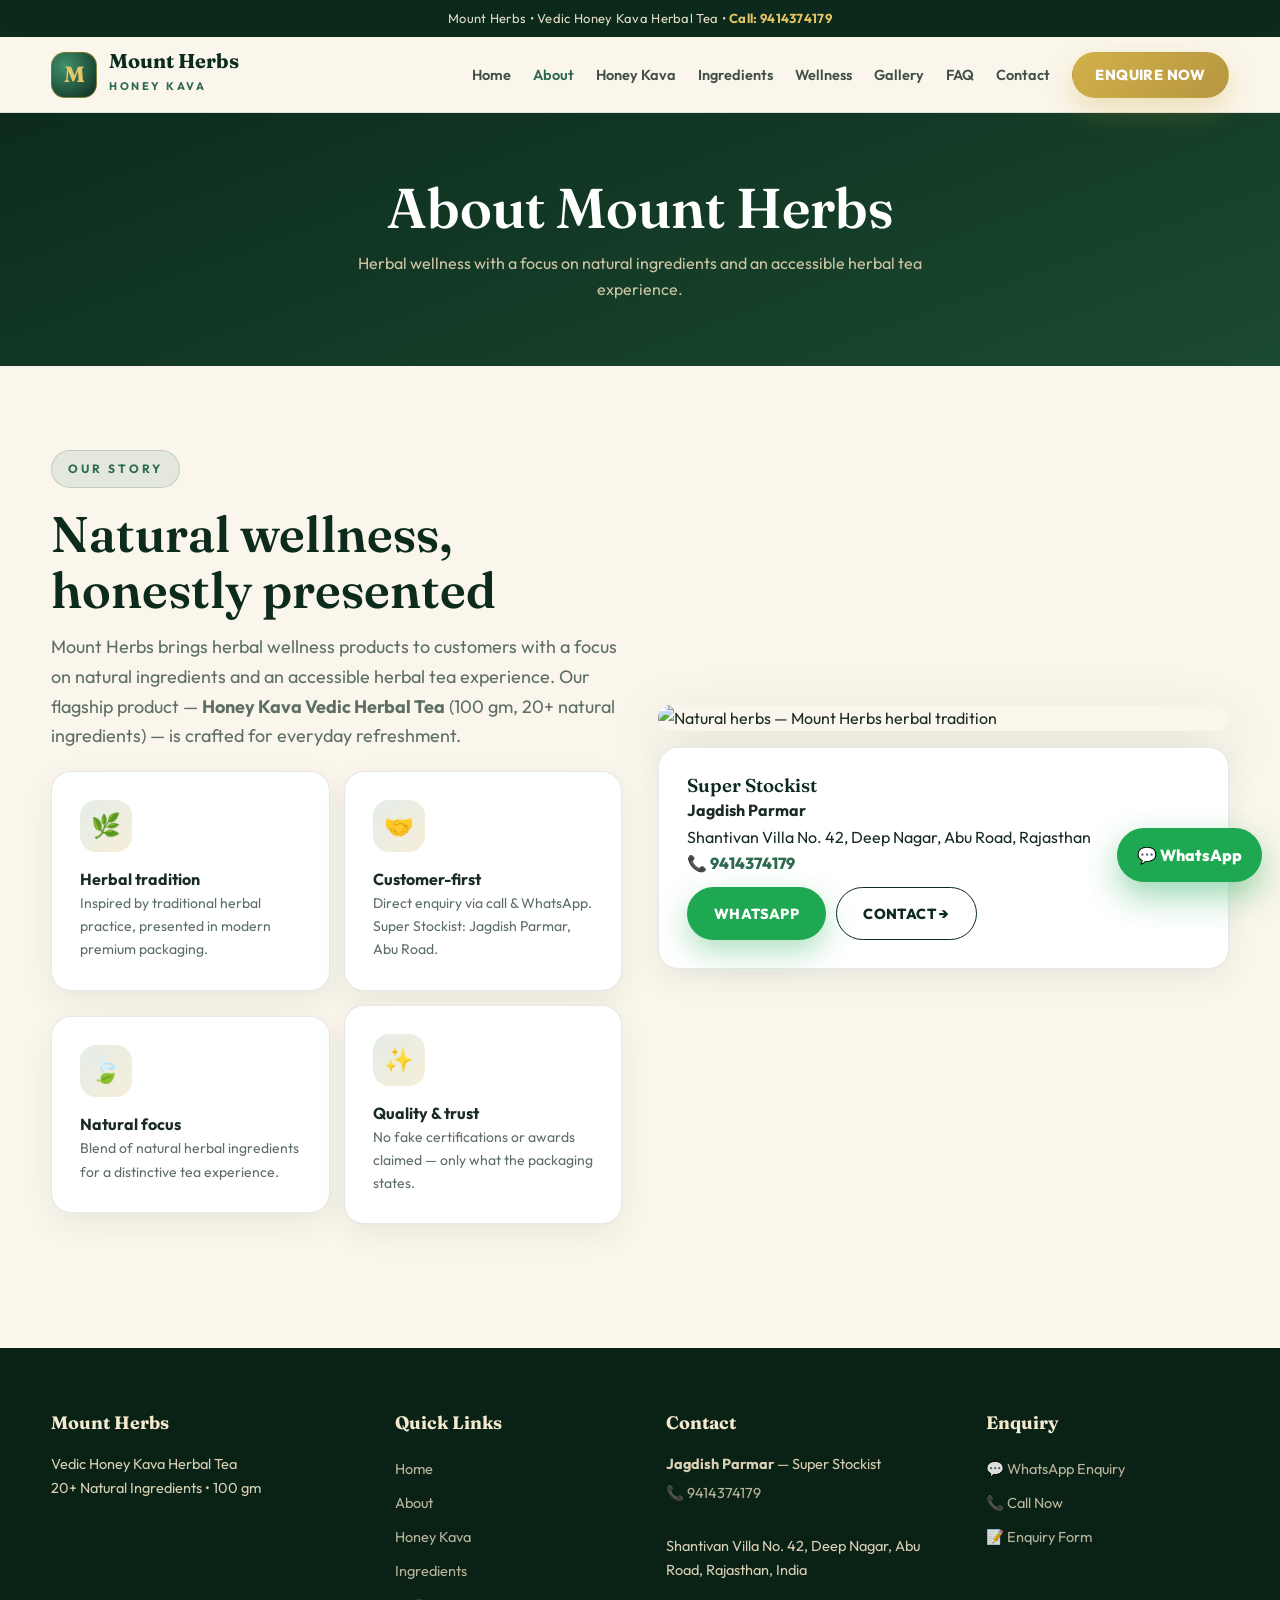
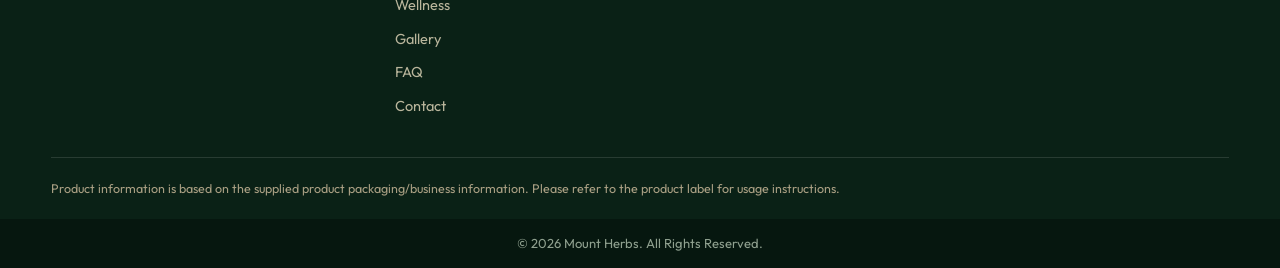
==== about.html @ 667db08d "Premium multipage website for Mount Herbs Honey Kava herbal tea" ====
<!DOCTYPE html><html lang="en"><head><meta charset="UTF-8"><meta name="viewport" content="width=device-width, initial-scale=1.0">
<title>About Mount Herbs | Honey Kava Herbal Tea Abu Road</title><meta name="description" content="About Mount Herbs — herbal wellness products with focus on natural ingredients. Honey Kava Vedic Herbal Tea, Abu Road Rajasthan. Super Stockist Jagdish Parmar 9414374179.">
<link href="https://fonts.googleapis.com/css2?family=Fraunces:opsz,wght@9..144,500;9..144,600;9..144,700&family=Outfit:wght@400;600;700;800&display=swap" rel="stylesheet"><link rel="stylesheet" href="css/style.css"><link rel="icon" href="assets/product.svg"></head><body>
<div class="topbar">Mount Herbs • Vedic Honey Kava Herbal Tea • <a href="tel:9414374179">Call: 9414374179</a></div>
<header class="site"><div class="container nav"><a class="brand" href="index.html"><span class="brand-mark">M</span><span><b>Mount Herbs</b><small>HONEY KAVA</small></span></a>
<nav class="links"><a href="index.html">Home</a><a href="about.html" class="active">About</a><a href="product.html">Honey Kava</a><a href="ingredients.html">Ingredients</a><a href="wellness.html">Wellness</a><a href="gallery.html">Gallery</a><a href="faq.html">FAQ</a><a href="contact.html">Contact</a><a class="btn btn-gold" style="padding:10px 22px" href="enquiry.html">ENQUIRE NOW</a></nav><button class="hamburger" id="hamburger" aria-label="Open menu">☰</button></div></header>
<div class="mmenu" id="mmenu"><div class="mmenu-inner"><div class="mmenu-top"><b style="font-family:var(--font-d);font-size:19px">Mount Herbs</b><button id="mclose" style="background:#fff;border:0;width:40px;height:40px;border-radius:10px;font-size:18px;cursor:pointer">✕</button></div>
<a class="mlink" href="index.html">Home</a><a class="mlink" href="about.html">About</a><a class="mlink" href="product.html">Honey Kava</a><a class="mlink" href="ingredients.html">Ingredients</a><a class="mlink" href="wellness.html">Wellness</a><a class="mlink" href="how-to-use.html">How to Use</a><a class="mlink" href="gallery.html">Gallery</a><a class="mlink" href="faq.html">FAQ</a><a class="mlink" href="contact.html">Contact</a><a class="btn btn-gold" href="enquiry.html">ENQUIRE NOW</a><a class="btn btn-wa" data-wa href="#">WHATSAPP ENQUIRY</a></div></div>
<div class="page-hero"><div class="container"><h1>About Mount Herbs</h1><p>Herbal wellness with a focus on natural ingredients and an accessible herbal tea experience.</p></div></div>
<section><div class="container grid2">
<div class="reveal"><span class="eyebrow">Our story</span><h2>Natural wellness, honestly presented</h2>
<p class="lead">Mount Herbs brings herbal wellness products to customers with a focus on natural ingredients and an accessible herbal tea experience. Our flagship product — <b>Honey Kava Vedic Herbal Tea</b> (100 gm, 20+ natural ingredients) — is crafted for everyday refreshment.</p>
<div class="grid2" style="gap:14px;margin-top:20px">
<div class="card"><div class="icon">🌿</div><b>Herbal tradition</b><p style="font-size:14px;color:var(--muted)">Inspired by traditional herbal practice, presented in modern premium packaging.</p></div>
<div class="card"><div class="icon">🤝</div><b>Customer-first</b><p style="font-size:14px;color:var(--muted)">Direct enquiry via call &amp; WhatsApp. Super Stockist: Jagdish Parmar, Abu Road.</p></div>
<div class="card"><div class="icon">🍃</div><b>Natural focus</b><p style="font-size:14px;color:var(--muted)">Blend of natural herbal ingredients for a distinctive tea experience.</p></div>
<div class="card"><div class="icon">✨</div><b>Quality &amp; trust</b><p style="font-size:14px;color:var(--muted)">No fake certifications or awards claimed — only what the packaging states.</p></div>
</div></div>
<div class="reveal"><div class="split-img"><img loading="lazy" src="https://images.unsplash.com/photo-1466692476868-aef1dfb1e735?q=80&w=900&auto=format&fit=crop" alt="Natural herbs — Mount Herbs herbal tradition"></div>
<div class="card" style="margin-top:16px"><h3>Super Stockist</h3><p><b>Jagdish Parmar</b><br>Shantivan Villa No. 42, Deep Nagar, Abu Road, Rajasthan<br><a href="tel:9414374179" style="color:var(--leaf);font-weight:800">📞 9414374179</a></p><div style="display:flex;gap:10px;flex-wrap:wrap;margin-top:10px"><a class="btn btn-wa" data-wa href="#">WHATSAPP</a><a class="btn btn-outline" href="contact.html">CONTACT →</a></div></div></div>
</div></section>
<footer><div class="container fgrid"><div><h4>Mount Herbs</h4><p style="font-size:14.5px">Vedic Honey Kava Herbal Tea<br>20+ Natural Ingredients • 100 gm</p></div><div><h4>Quick Links</h4><a href="index.html">Home</a><a href="about.html">About</a><a href="product.html">Honey Kava</a><a href="ingredients.html">Ingredients</a><a href="wellness.html">Wellness</a><a href="gallery.html">Gallery</a><a href="faq.html">FAQ</a><a href="contact.html">Contact</a></div><div><h4>Contact</h4><p style="font-size:14.5px"><b>Jagdish Parmar</b> — Super Stockist<br><a href="tel:9414374179">📞 9414374179</a><br>Shantivan Villa No. 42, Deep Nagar, Abu Road, Rajasthan, India</p></div><div><h4>Enquiry</h4><a data-wa href="#">💬 WhatsApp Enquiry</a><a href="tel:9414374179">📞 Call Now</a><a href="enquiry.html">📝 Enquiry Form</a></div></div><div class="container disclaimer">Product information is based on the supplied product packaging/business information. Please refer to the product label for usage instructions.</div><div class="copy">© <span data-year>2026</span> Mount Herbs. All Rights Reserved.</div></footer>
<a class="wa-float" data-wa href="#">💬 WhatsApp</a><a class="sticky-mobile-cta" data-wa href="#">WHATSAPP ENQUIRY</a><button id="toTop" aria-label="Back to top">↑</button><script src="js/main.js"></script></body></html>
---- css/style.css ----
:root{
  --deep:#0c2b1d; --deep2:#102f22; --leaf:#2d6a4f; --leaf2:#40916c;
  --cream:#faf6ec; --cream2:#f3ecda; --gold:#c9a227; --gold2:#e9c767;
  --ink:#1a2b23; --muted:#5d6f64; --card:#ffffff; --line:rgba(12,43,29,.1);
  --shadow:0 20px 60px rgba(12,43,29,.14); --radius:20px;
  --font-d:'Fraunces',Georgia,serif; --font-b:'Outfit',system-ui,sans-serif;
}
*{margin:0;padding:0;box-sizing:border-box}
html{scroll-behavior:smooth}
body{font-family:var(--font-b);background:var(--cream);color:var(--ink);line-height:1.65;overflow-x:hidden}
img{max-width:100%;height:auto;display:block}
a{text-decoration:none;color:inherit}
.container{width:min(1200px,92%);margin:0 auto}
section{padding:84px 0}
.eyebrow{display:inline-flex;align-items:center;gap:10px;font-size:12px;letter-spacing:3px;text-transform:uppercase;color:var(--leaf);font-weight:700;background:rgba(45,106,79,.1);border:1px solid rgba(45,106,79,.2);padding:8px 16px;border-radius:100px;margin-bottom:18px}
h1,h2,h3{font-family:var(--font-d);line-height:1.12;color:var(--deep);font-weight:600}
h2{font-size:clamp(30px,4.4vw,50px);margin-bottom:14px}
.lead{color:var(--muted);font-size:clamp(15px,1.6vw,18px);max-width:640px}
.center{text-align:center}.center .lead{margin:0 auto}
/* header */
.topbar{background:var(--deep);color:#e8dfc7;font-size:13px;padding:8px 0;text-align:center;letter-spacing:.3px}
.topbar a{color:var(--gold2);font-weight:700}
header.site{position:sticky;top:0;z-index:60;background:rgba(250,246,236,.92);backdrop-filter:blur(14px);border-bottom:1px solid var(--line)}
.nav{display:flex;align-items:center;justify-content:space-between;padding:14px 0;gap:16px}
.brand{display:flex;align-items:center;gap:12px}
.brand-mark{width:46px;height:46px;border-radius:14px;background:radial-gradient(circle at 30% 30%,#40916c,#0c2b1d);display:grid;place-items:center;color:var(--gold2);font-family:var(--font-d);font-size:22px;font-weight:700;border:1px solid rgba(201,162,39,.5)}
.brand b{font-family:var(--font-d);font-size:20px;color:var(--deep);display:block;line-height:1}
.brand small{font-size:11px;letter-spacing:2.5px;color:var(--leaf);font-weight:700}
.links{display:flex;gap:22px;align-items:center;font-size:14.5px;font-weight:600}
.links a{opacity:.82;transition:.2s}.links a:hover,.links a.active{color:var(--leaf);opacity:1}
.btn{display:inline-flex;align-items:center;justify-content:center;gap:10px;padding:14px 26px;border-radius:100px;font-weight:800;font-size:14.5px;letter-spacing:.4px;border:1px solid transparent;cursor:pointer;transition:.25s}
.btn-gold{background:linear-gradient(135deg,var(--gold),#a8821c);color:#fff;box-shadow:0 12px 30px rgba(201,162,39,.35)}
.btn-gold:hover{transform:translateY(-2px)}
.btn-green{background:var(--deep);color:#fff}.btn-green:hover{background:var(--leaf)}
.btn-outline{border-color:var(--deep);color:var(--deep);background:transparent}.btn-outline:hover{background:var(--deep);color:#fff}
.btn-wa{background:#1da851;color:#fff;box-shadow:0 12px 30px rgba(29,168,81,.35)}
.hamburger{display:none;background:var(--deep);color:#fff;border:0;width:46px;height:46px;border-radius:12px;font-size:22px;cursor:pointer}
/* mobile top-drop menu */
.mmenu{position:fixed;top:0;left:0;right:0;z-index:70;background:var(--deep);color:#fff;border-radius:0 0 26px 26px;transform:translateY(-110%);transition:transform .38s cubic-bezier(.2,.9,.25,1);box-shadow:0 30px 60px rgba(0,0,0,.3);max-height:62vh;overflow:auto}
.mmenu.open{transform:translateY(0)}
.mmenu-inner{padding:20px 5% 28px}
.mmenu-top{display:flex;justify-content:space-between;align-items:center;margin-bottom:10px}
.mmenu a.mlink{display:block;padding:13px 6px;border-bottom:1px solid rgba(255,255,255,.1);font-weight:700;font-size:16px}
.mmenu .btn{width:100%;margin-top:14px}
/* hero */
.hero{position:relative;overflow:hidden;background:radial-gradient(900px 500px at 85% 10%,rgba(201,162,39,.18),transparent),radial-gradient(700px 500px at 8% 20%,rgba(64,145,108,.18),transparent),linear-gradient(180deg,#faf6ec,#f1e8d2);padding:56px 0 70px}
.hero-grid{display:grid;grid-template-columns:1.05fr .95fr;gap:40px;align-items:center}
.hero h1{font-size:clamp(44px,7vw,84px);letter-spacing:1px}
.hero h1 span{color:var(--leaf);font-style:italic}
.hero-sub{font-size:clamp(16px,2vw,21px);color:var(--deep);font-weight:600;margin:14px 0 10px}
.badges{display:flex;flex-wrap:wrap;gap:10px;margin:20px 0}
.badge{background:#fff;border:1px solid var(--line);border-radius:100px;padding:9px 16px;font-size:13.5px;font-weight:700;box-shadow:0 6px 18px rgba(12,43,29,.08)}
.badge.gold{background:linear-gradient(135deg,#fff8e1,#f5e3a8);border-color:rgba(201,162,39,.45)}
.hero-cta{display:flex;gap:12px;flex-wrap:wrap;margin-top:8px}
.trust{display:flex;gap:22px;margin-top:26px;flex-wrap:wrap;font-size:13.5px;color:var(--muted)}
.trust b{color:var(--deep)}
.product-stage{position:relative;display:grid;place-items:center;padding:20px}
.glow{position:absolute;width:min(440px,80%);aspect-ratio:1;background:radial-gradient(circle,rgba(233,199,103,.55),rgba(64,145,108,.25) 55%,transparent 70%);filter:blur(6px);animation:breathe 5s ease-in-out infinite}
@keyframes breathe{0%,100%{transform:scale(1)}50%{transform:scale(1.07)}}
.product-img{position:relative;width:min(340px,74vw);border-radius:28px;box-shadow:var(--shadow);background:#fff;padding:14px;animation:float 5.5s ease-in-out infinite}
.product-img img{border-radius:18px;width:100%;max-height:560px;object-fit:contain;background:linear-gradient(180deg,#fff,#f6efdc)}
@keyframes float{0%,100%{transform:translateY(0) rotate(-.5deg)}50%{transform:translateY(-14px) rotate(.5deg)}}
.leaf{position:absolute;font-size:30px;opacity:.85;filter:drop-shadow(0 8px 12px rgba(0,0,0,.15));animation:float 6s ease-in-out infinite}
.leaf.l1{top:8%;left:6%}.leaf.l2{top:16%;right:8%;animation-delay:1s}.leaf.l3{bottom:14%;left:10%;animation-delay:2s}.leaf.l4{bottom:8%;right:10%;animation-delay:.5s}
.honey-chip{position:absolute;background:rgba(255,255,255,.85);backdrop-filter:blur(10px);border:1px solid rgba(201,162,39,.4);padding:10px 16px;border-radius:100px;font-size:13px;font-weight:800;box-shadow:0 10px 26px rgba(0,0,0,.12)}
.hc1{top:6%;right:4%}.hc2{bottom:6%;left:4%}
/* cards / sections */
.grid2{display:grid;grid-template-columns:1fr 1fr;gap:36px;align-items:center}
.grid3{display:grid;grid-template-columns:repeat(3,1fr);gap:22px}
.grid4{display:grid;grid-template-columns:repeat(4,1fr);gap:18px}
.card{background:var(--card);border:1px solid var(--line);border-radius:var(--radius);padding:28px;box-shadow:0 10px 30px rgba(12,43,29,.07);transition:.25s}
.card:hover{transform:translateY(-6px);box-shadow:var(--shadow)}
.card .icon{width:52px;height:52px;border-radius:16px;display:grid;place-items:center;font-size:24px;background:linear-gradient(135deg,rgba(45,106,79,.12),rgba(201,162,39,.18));margin-bottom:14px}
.dark{background:linear-gradient(160deg,#0c2b1d,#143c28 60%,#0c2b1d);color:#ece5cf}
.dark h2,.dark h3{color:#f7f1dd}.dark .lead{color:#c9c0a4}
.split-img{border-radius:24px;overflow:hidden;box-shadow:var(--shadow)}
.split-img img{width:100%;height:100%;object-fit:cover;transition:.6s}
.split-img:hover img{transform:scale(1.05)}
.stats{display:flex;gap:16px;flex-wrap:wrap;margin-top:22px}
.stat{background:#fff;border:1px solid var(--line);border-radius:18px;padding:16px 22px;min-width:150px}
.stat b{font-family:var(--font-d);font-size:30px;color:var(--leaf);display:block}
.ing-card{text-align:center}.ing-card img{border-radius:16px;height:170px;width:100%;object-fit:cover;margin-bottom:14px}
.price-note{background:#fff8e1;border:1px dashed rgba(168,130,28,.6);border-radius:16px;padding:16px 18px;font-size:14.5px;margin-top:16px}
/* gallery */
.gal{display:grid;grid-template-columns:repeat(3,1fr);gap:16px}
.gal figure{border-radius:18px;overflow:hidden;position:relative;box-shadow:0 10px 26px rgba(12,43,29,.1);cursor:zoom-in;background:#fff}
.gal img{height:260px;width:100%;object-fit:cover;transition:.5s}
.gal img.nocrop{object-fit:contain;background:linear-gradient(180deg,#fff,#f6efdc)}
.gal figure:hover img{transform:scale(1.07)}
.gal figcaption{position:absolute;left:12px;bottom:12px;background:rgba(12,43,29,.78);color:#fff;font-size:12.5px;font-weight:700;padding:7px 12px;border-radius:100px;backdrop-filter:blur(6px)}
.lightbox{position:fixed;inset:0;background:rgba(5,15,10,.88);display:none;place-items:center;z-index:90;padding:20px}
.lightbox.open{display:grid}.lightbox img{max-height:82vh;max-width:92vw;border-radius:16px}
/* faq */
.faq{max-width:820px;margin:0 auto}
.faq-item{background:#fff;border:1px solid var(--line);border-radius:16px;margin-bottom:12px;overflow:hidden}
.faq-q{width:100%;text-align:left;background:none;border:0;padding:18px 20px;font-weight:800;font-size:16px;display:flex;justify-content:space-between;gap:12px;cursor:pointer;color:var(--deep)}
.faq-a{max-height:0;overflow:hidden;transition:max-height .3s ease;color:var(--muted);font-size:15px}
.faq-a div{padding:0 20px 18px}.faq-item.open .faq-a{max-height:260px}
/* forms */
.form{background:#fff;border:1px solid var(--line);border-radius:22px;padding:30px;box-shadow:var(--shadow)}
.form label{font-size:13px;font-weight:800;letter-spacing:.4px;display:block;margin:14px 0 6px;color:var(--deep)}
.form input,.form select,.form textarea{width:100%;padding:14px 16px;border-radius:14px;border:1.5px solid #ddd6c2;font-size:15px;font-family:inherit;background:#fffdf6}
.form input:focus,.form select:focus,.form textarea:focus{outline:none;border-color:var(--leaf)}
.form-row{display:grid;grid-template-columns:1fr 1fr;gap:14px}
/* product page */
.pd-grid{display:grid;grid-template-columns:1fr 1fr;gap:40px;align-items:start}
.pd-info{background:#fff;border:1px solid var(--line);border-radius:24px;padding:34px;box-shadow:var(--shadow)}
.ticks{list-style:none;margin:18px 0;display:grid;gap:10px}
.ticks li{background:#f4f7f2;border:1px solid var(--line);padding:12px 14px;border-radius:14px;font-size:15px}
/* footer */
footer{background:#0a2116;color:#d9d0b4;padding:60px 0 0;margin-top:40px}
.fgrid{display:grid;grid-template-columns:1.3fr 1fr 1.2fr 1fr;gap:28px}
footer h4{color:#f3ead0;font-family:var(--font-d);margin-bottom:14px;font-size:18px}
footer a{display:block;padding:5px 0;font-size:14.5px;opacity:.85}footer a:hover{color:var(--gold2)}
.disclaimer{border-top:1px solid rgba(255,255,255,.12);margin-top:34px;padding:20px 0;font-size:12.5px;color:#a99f83}
.copy{background:#06170f;padding:14px 0;font-size:13px;text-align:center;color:#8fa08f}
/* floating */
.wa-float{position:fixed;right:18px;bottom:18px;z-index:65;background:#1da851;color:#fff;font-weight:800;padding:14px 20px;border-radius:100px;box-shadow:0 14px 34px rgba(29,168,81,.45);display:flex;gap:10px;align-items:center}
.sticky-mobile-cta{display:none;position:fixed;left:12px;right:12px;bottom:12px;z-index:66;background:#1da851;color:#fff;text-align:center;font-weight:800;padding:15px;border-radius:16px;box-shadow:0 14px 30px rgba(0,0,0,.3)}
#toTop{position:fixed;left:18px;bottom:18px;z-index:65;width:48px;height:48px;border-radius:100px;border:1px solid rgba(201,162,39,.5);background:var(--deep);color:var(--gold2);font-size:20px;display:none;cursor:pointer}
/* reveal */
.reveal{opacity:0;transform:translateY(26px);transition:opacity .7s ease,transform .7s ease}
.reveal.in{opacity:1;transform:none}
.page-hero{background:linear-gradient(160deg,#0c2b1d,#1a4a30);color:#f3ead0;padding:64px 0;text-align:center;position:relative;overflow:hidden}
.page-hero h1{color:#fff;font-size:clamp(32px,5vw,56px)}
.page-hero p{color:#cfc5a6;max-width:640px;margin:10px auto 0}
.steps{display:grid;grid-template-columns:repeat(4,1fr);gap:16px}
.step{background:#fff;border:1px solid var(--line);border-radius:18px;padding:24px;text-align:center}
.step b.n{width:44px;height:44px;border-radius:100px;background:var(--deep);color:var(--gold2);display:inline-grid;place-items:center;font-family:var(--font-d);font-size:19px;margin-bottom:12px}
@media(max-width:960px){
  .links{display:none}.hamburger{display:block}
  .hero-grid,.grid2,.pd-grid{grid-template-columns:1fr}
  .grid3,.gal{grid-template-columns:1fr 1fr}
  .grid4,.steps{grid-template-columns:1fr 1fr}
  .fgrid{grid-template-columns:1fr 1fr}
  section{padding:60px 0}
}
@media(max-width:600px){
  .grid3,.gal,.form-row{grid-template-columns:1fr}
  .grid4,.steps,.fgrid{grid-template-columns:1fr}
  .hero-cta .btn{width:100%}
  .sticky-mobile-cta{display:block}
  .wa-float{bottom:76px;padding:12px 16px;font-size:14px}
  .gal img{height:210px}
  .pd-info{padding:22px}
}
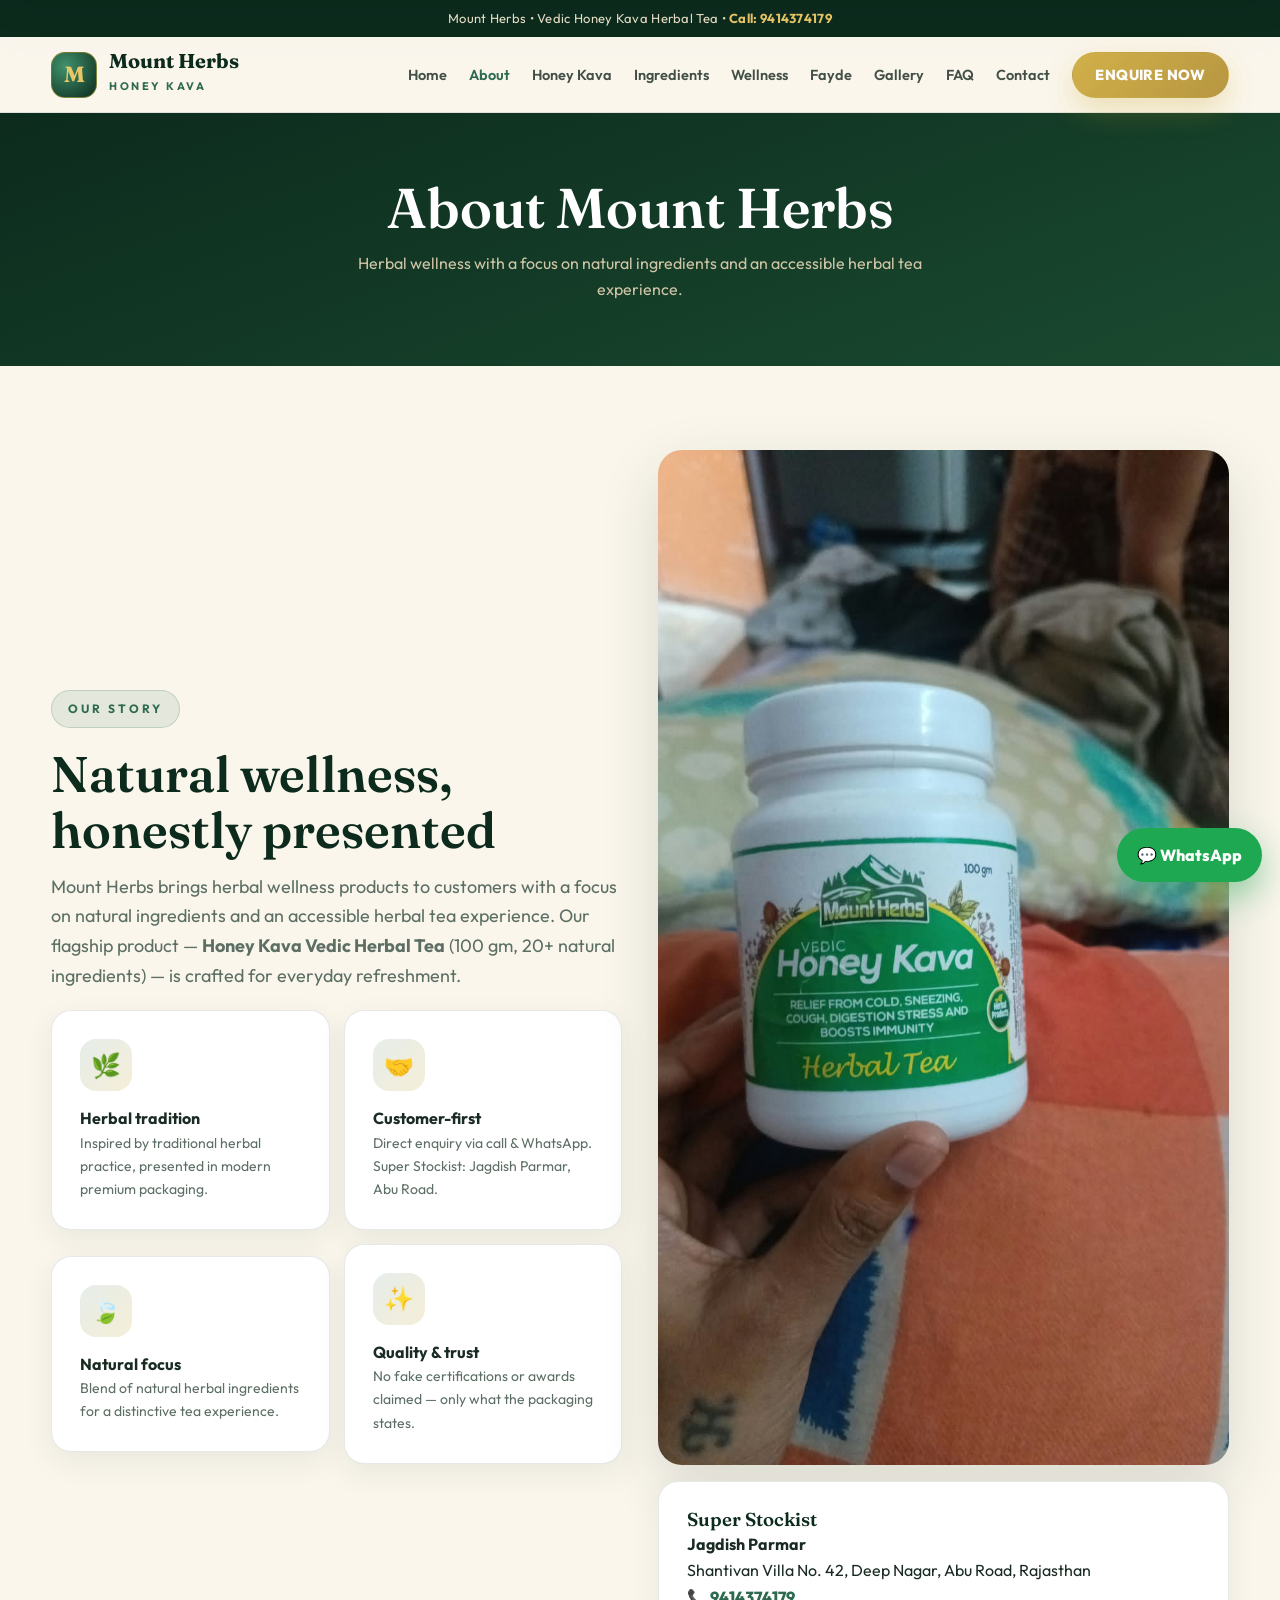
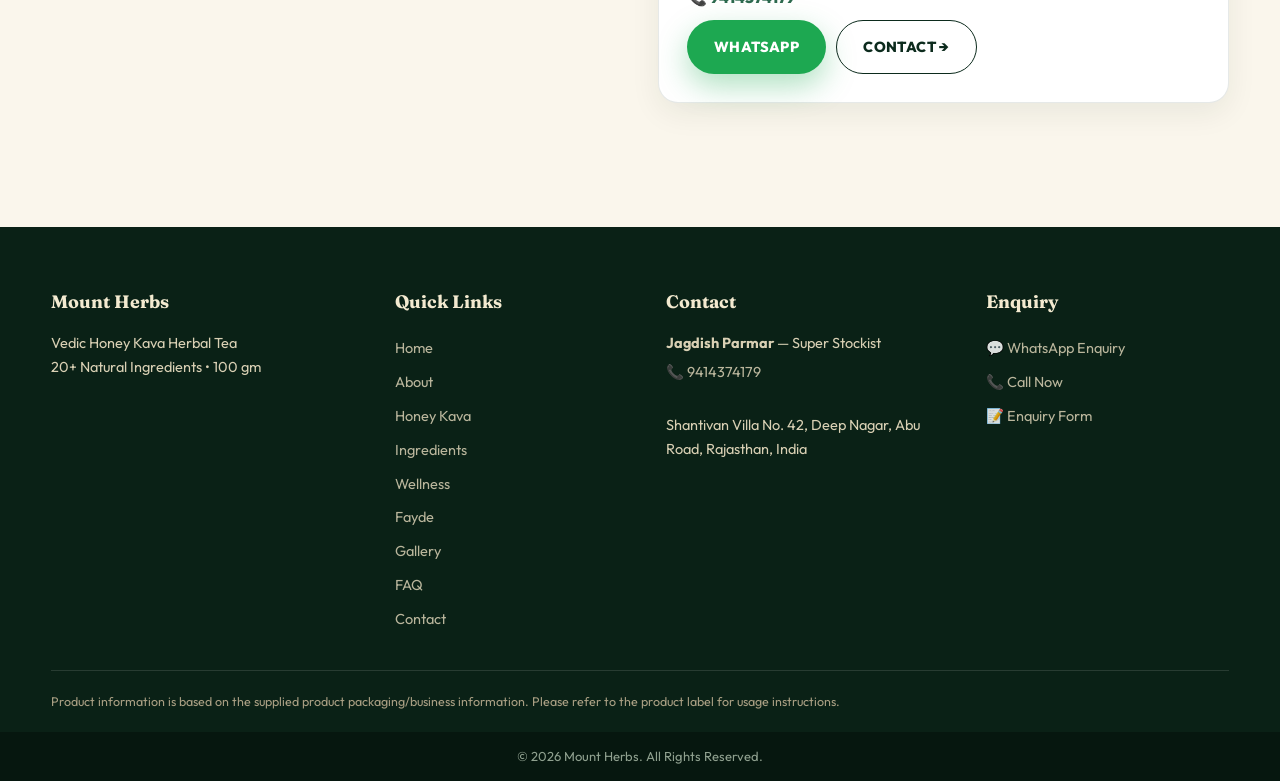
==== commit f66fdccd: "Add Fayde benefits page with label header and ingredient photos table; remove stock images, use real" ====
--- a/about.html
+++ b/about.html
@@ -3,9 +3,9 @@
 <link href="https://fonts.googleapis.com/css2?family=Fraunces:opsz,wght@9..144,500;9..144,600;9..144,700&family=Outfit:wght@400;600;700;800&display=swap" rel="stylesheet"><link rel="stylesheet" href="css/style.css"><link rel="icon" href="assets/product.svg"></head><body>
 <div class="topbar">Mount Herbs • Vedic Honey Kava Herbal Tea • <a href="tel:9414374179">Call: 9414374179</a></div>
 <header class="site"><div class="container nav"><a class="brand" href="index.html"><span class="brand-mark">M</span><span><b>Mount Herbs</b><small>HONEY KAVA</small></span></a>
-<nav class="links"><a href="index.html">Home</a><a href="about.html" class="active">About</a><a href="product.html">Honey Kava</a><a href="ingredients.html">Ingredients</a><a href="wellness.html">Wellness</a><a href="gallery.html">Gallery</a><a href="faq.html">FAQ</a><a href="contact.html">Contact</a><a class="btn btn-gold" style="padding:10px 22px" href="enquiry.html">ENQUIRE NOW</a></nav><button class="hamburger" id="hamburger" aria-label="Open menu">☰</button></div></header>
+<nav class="links"><a href="index.html">Home</a><a href="about.html" class="active">About</a><a href="product.html">Honey Kava</a><a href="ingredients.html">Ingredients</a><a href="wellness.html">Wellness</a><a href="fayde.html">Fayde</a><a href="gallery.html">Gallery</a><a href="faq.html">FAQ</a><a href="contact.html">Contact</a><a class="btn btn-gold" style="padding:10px 22px" href="enquiry.html">ENQUIRE NOW</a></nav><button class="hamburger" id="hamburger" aria-label="Open menu">☰</button></div></header>
 <div class="mmenu" id="mmenu"><div class="mmenu-inner"><div class="mmenu-top"><b style="font-family:var(--font-d);font-size:19px">Mount Herbs</b><button id="mclose" style="background:#fff;border:0;width:40px;height:40px;border-radius:10px;font-size:18px;cursor:pointer">✕</button></div>
-<a class="mlink" href="index.html">Home</a><a class="mlink" href="about.html">About</a><a class="mlink" href="product.html">Honey Kava</a><a class="mlink" href="ingredients.html">Ingredients</a><a class="mlink" href="wellness.html">Wellness</a><a class="mlink" href="how-to-use.html">How to Use</a><a class="mlink" href="gallery.html">Gallery</a><a class="mlink" href="faq.html">FAQ</a><a class="mlink" href="contact.html">Contact</a><a class="btn btn-gold" href="enquiry.html">ENQUIRE NOW</a><a class="btn btn-wa" data-wa href="#">WHATSAPP ENQUIRY</a></div></div>
+<a class="mlink" href="index.html">Home</a><a class="mlink" href="about.html">About</a><a class="mlink" href="product.html">Honey Kava</a><a class="mlink" href="ingredients.html">Ingredients</a><a class="mlink" href="wellness.html">Wellness</a><a class="mlink" href="fayde.html">Fayde</a><a class="mlink" href="how-to-use.html">How to Use</a><a class="mlink" href="gallery.html">Gallery</a><a class="mlink" href="faq.html">FAQ</a><a class="mlink" href="contact.html">Contact</a><a class="btn btn-gold" href="enquiry.html">ENQUIRE NOW</a><a class="btn btn-wa" data-wa href="#">WHATSAPP ENQUIRY</a></div></div>
 <div class="page-hero"><div class="container"><h1>About Mount Herbs</h1><p>Herbal wellness with a focus on natural ingredients and an accessible herbal tea experience.</p></div></div>
 <section><div class="container grid2">
 <div class="reveal"><span class="eyebrow">Our story</span><h2>Natural wellness, honestly presented</h2>
@@ -16,8 +16,8 @@
 <div class="card"><div class="icon">🍃</div><b>Natural focus</b><p style="font-size:14px;color:var(--muted)">Blend of natural herbal ingredients for a distinctive tea experience.</p></div>
 <div class="card"><div class="icon">✨</div><b>Quality &amp; trust</b><p style="font-size:14px;color:var(--muted)">No fake certifications or awards claimed — only what the packaging states.</p></div>
 </div></div>
-<div class="reveal"><div class="split-img"><img loading="lazy" src="https://images.unsplash.com/photo-1466692476868-aef1dfb1e735?q=80&w=900&auto=format&fit=crop" alt="Natural herbs — Mount Herbs herbal tradition"></div>
+<div class="reveal"><div class="split-img"><img loading="lazy" src="assets/product.jpg" alt="Honey Kava real product pack — Mount Herbs"></div>
 <div class="card" style="margin-top:16px"><h3>Super Stockist</h3><p><b>Jagdish Parmar</b><br>Shantivan Villa No. 42, Deep Nagar, Abu Road, Rajasthan<br><a href="tel:9414374179" style="color:var(--leaf);font-weight:800">📞 9414374179</a></p><div style="display:flex;gap:10px;flex-wrap:wrap;margin-top:10px"><a class="btn btn-wa" data-wa href="#">WHATSAPP</a><a class="btn btn-outline" href="contact.html">CONTACT →</a></div></div></div>
 </div></section>
-<footer><div class="container fgrid"><div><h4>Mount Herbs</h4><p style="font-size:14.5px">Vedic Honey Kava Herbal Tea<br>20+ Natural Ingredients • 100 gm</p></div><div><h4>Quick Links</h4><a href="index.html">Home</a><a href="about.html">About</a><a href="product.html">Honey Kava</a><a href="ingredients.html">Ingredients</a><a href="wellness.html">Wellness</a><a href="gallery.html">Gallery</a><a href="faq.html">FAQ</a><a href="contact.html">Contact</a></div><div><h4>Contact</h4><p style="font-size:14.5px"><b>Jagdish Parmar</b> — Super Stockist<br><a href="tel:9414374179">📞 9414374179</a><br>Shantivan Villa No. 42, Deep Nagar, Abu Road, Rajasthan, India</p></div><div><h4>Enquiry</h4><a data-wa href="#">💬 WhatsApp Enquiry</a><a href="tel:9414374179">📞 Call Now</a><a href="enquiry.html">📝 Enquiry Form</a></div></div><div class="container disclaimer">Product information is based on the supplied product packaging/business information. Please refer to the product label for usage instructions.</div><div class="copy">© <span data-year>2026</span> Mount Herbs. All Rights Reserved.</div></footer>
+<footer><div class="container fgrid"><div><h4>Mount Herbs</h4><p style="font-size:14.5px">Vedic Honey Kava Herbal Tea<br>20+ Natural Ingredients • 100 gm</p></div><div><h4>Quick Links</h4><a href="index.html">Home</a><a href="about.html">About</a><a href="product.html">Honey Kava</a><a href="ingredients.html">Ingredients</a><a href="wellness.html">Wellness</a><a href="fayde.html">Fayde</a><a href="gallery.html">Gallery</a><a href="faq.html">FAQ</a><a href="contact.html">Contact</a></div><div><h4>Contact</h4><p style="font-size:14.5px"><b>Jagdish Parmar</b> — Super Stockist<br><a href="tel:9414374179">📞 9414374179</a><br>Shantivan Villa No. 42, Deep Nagar, Abu Road, Rajasthan, India</p></div><div><h4>Enquiry</h4><a data-wa href="#">💬 WhatsApp Enquiry</a><a href="tel:9414374179">📞 Call Now</a><a href="enquiry.html">📝 Enquiry Form</a></div></div><div class="container disclaimer">Product information is based on the supplied product packaging/business information. Please refer to the product label for usage instructions.</div><div class="copy">© <span data-year>2026</span> Mount Herbs. All Rights Reserved.</div></footer>
 <a class="wa-float" data-wa href="#">💬 WhatsApp</a><a class="sticky-mobile-cta" data-wa href="#">WHATSAPP ENQUIRY</a><button id="toTop" aria-label="Back to top">↑</button><script src="js/main.js"></script></body></html>
--- a/css/style.css
+++ b/css/style.css
@@ -86,6 +86,7 @@
 .gal figure{border-radius:18px;overflow:hidden;position:relative;box-shadow:0 10px 26px rgba(12,43,29,.1);cursor:zoom-in;background:#fff}
 .gal img{height:260px;width:100%;object-fit:cover;transition:.5s}
 .gal img.nocrop{object-fit:contain;background:linear-gradient(180deg,#fff,#f6efdc)}
+.gal-2{grid-template-columns:1fr 1fr}
 .gal figure:hover img{transform:scale(1.07)}
 .gal figcaption{position:absolute;left:12px;bottom:12px;background:rgba(12,43,29,.78);color:#fff;font-size:12.5px;font-weight:700;padding:7px 12px;border-radius:100px;backdrop-filter:blur(6px)}
 .lightbox{position:fixed;inset:0;background:rgba(5,15,10,.88);display:none;place-items:center;z-index:90;padding:20px}
@@ -126,6 +127,23 @@
 .page-hero p{color:#cfc5a6;max-width:640px;margin:10px auto 0}
 .steps{display:grid;grid-template-columns:repeat(4,1fr);gap:16px}
 .step{background:#fff;border:1px solid var(--line);border-radius:18px;padding:24px;text-align:center}
+.label-frame{background:#fff;border:1px solid var(--line);border-radius:24px;overflow:hidden;box-shadow:var(--shadow)}
+.label-frame img{width:100%;object-fit:contain;background:#fff}
+.tbl{width:100%;border-collapse:collapse;font-size:14px;background:#fff}
+.tbl th{text-align:left;font-size:12px;letter-spacing:1.5px;text-transform:uppercase;color:var(--leaf);padding:10px 12px;border-bottom:2px solid var(--leaf)}
+.tbl td{padding:9px 12px;border-bottom:1px solid var(--line)}
+.tbl tr:last-child td{border-bottom:0}
+.tbl td.qty{font-weight:800;color:var(--deep);white-space:nowrap;text-align:right}
+.comp-grid{display:grid;grid-template-columns:1fr 1fr;gap:16px;margin-top:18px}
+.comp-grid .card{padding:0;overflow:hidden}
+.comp-grid .card h3{padding:16px 18px 0}
+.comp-grid .tbl{margin-top:6px}
+.kv{display:grid;grid-template-columns:auto 1fr;gap:6px 14px;font-size:14.5px}
+.kv b{color:var(--deep)}
+.tbl-wrap{overflow-x:auto;border-radius:18px;border:1px solid var(--line);box-shadow:0 10px 30px rgba(12,43,29,.07)}
+.tbl-wrap .tbl{min-width:560px}
+.ing-thumb{width:52px;height:52px;border-radius:15px;display:inline-grid;place-items:center;font-size:26px;background:linear-gradient(135deg,rgba(45,106,79,.14),rgba(201,162,39,.22));border:1px solid var(--line);overflow:hidden;flex:none}
+.ing-thumb img{width:100%;height:100%;object-fit:cover}
 .step b.n{width:44px;height:44px;border-radius:100px;background:var(--deep);color:var(--gold2);display:inline-grid;place-items:center;font-family:var(--font-d);font-size:19px;margin-bottom:12px}
 @media(max-width:960px){
   .links{display:none}.hamburger{display:block}
@@ -136,6 +154,7 @@
   section{padding:60px 0}
 }
 @media(max-width:600px){
+  .comp-grid{grid-template-columns:1fr}
   .grid3,.gal,.form-row{grid-template-columns:1fr}
   .grid4,.steps,.fgrid{grid-template-columns:1fr}
   .hero-cta .btn{width:100%}
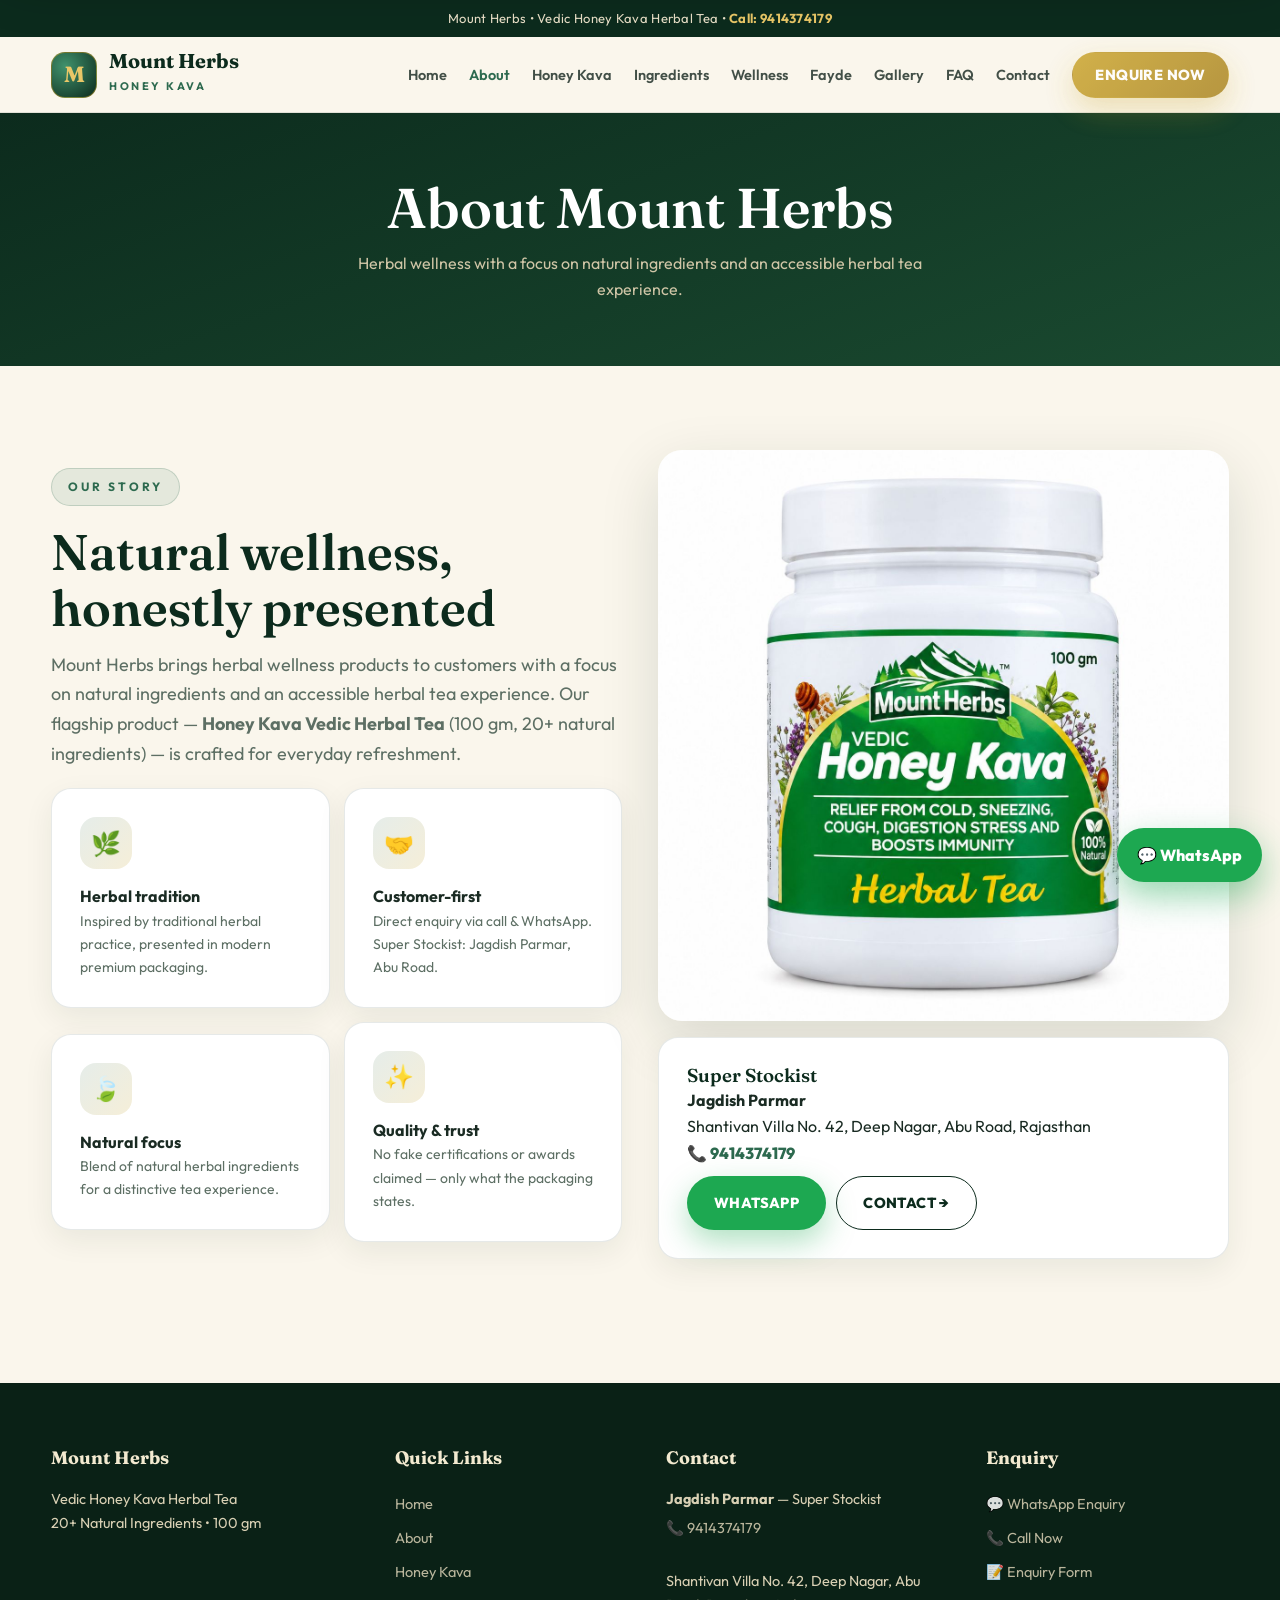
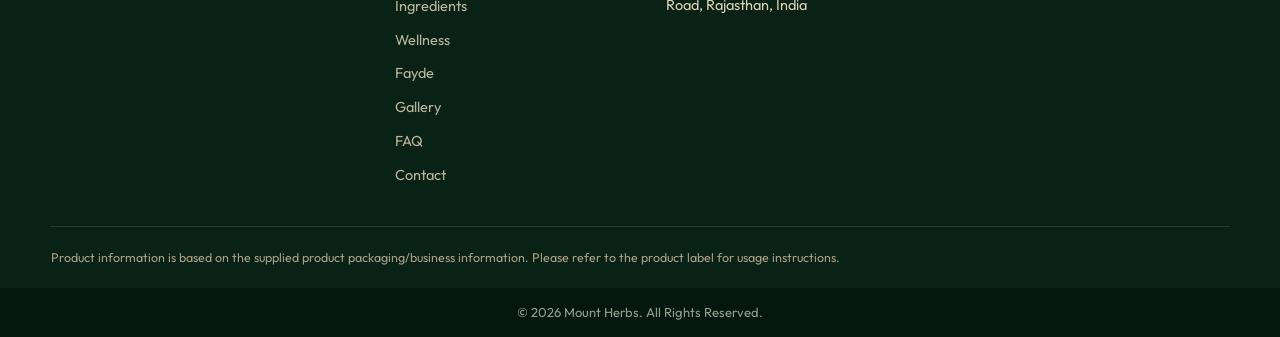
==== commit e7515eab: "Replace hand-held Honey Kava photo with clean jar shot site-wide (10 refs, cache-busted)" ====
--- a/about.html
+++ b/about.html
@@ -16,7 +16,7 @@
 <div class="card"><div class="icon">🍃</div><b>Natural focus</b><p style="font-size:14px;color:var(--muted)">Blend of natural herbal ingredients for a distinctive tea experience.</p></div>
 <div class="card"><div class="icon">✨</div><b>Quality &amp; trust</b><p style="font-size:14px;color:var(--muted)">No fake certifications or awards claimed — only what the packaging states.</p></div>
 </div></div>
-<div class="reveal"><div class="split-img"><img loading="lazy" src="assets/product.jpg" alt="Honey Kava real product pack — Mount Herbs"></div>
+<div class="reveal"><div class="split-img"><img loading="lazy" src="assets/product.jpg?v=2" alt="Honey Kava real product pack — Mount Herbs"></div>
 <div class="card" style="margin-top:16px"><h3>Super Stockist</h3><p><b>Jagdish Parmar</b><br>Shantivan Villa No. 42, Deep Nagar, Abu Road, Rajasthan<br><a href="tel:9414374179" style="color:var(--leaf);font-weight:800">📞 9414374179</a></p><div style="display:flex;gap:10px;flex-wrap:wrap;margin-top:10px"><a class="btn btn-wa" data-wa href="#">WHATSAPP</a><a class="btn btn-outline" href="contact.html">CONTACT →</a></div></div></div>
 </div></section>
 <footer><div class="container fgrid"><div><h4>Mount Herbs</h4><p style="font-size:14.5px">Vedic Honey Kava Herbal Tea<br>20+ Natural Ingredients • 100 gm</p></div><div><h4>Quick Links</h4><a href="index.html">Home</a><a href="about.html">About</a><a href="product.html">Honey Kava</a><a href="ingredients.html">Ingredients</a><a href="wellness.html">Wellness</a><a href="fayde.html">Fayde</a><a href="gallery.html">Gallery</a><a href="faq.html">FAQ</a><a href="contact.html">Contact</a></div><div><h4>Contact</h4><p style="font-size:14.5px"><b>Jagdish Parmar</b> — Super Stockist<br><a href="tel:9414374179">📞 9414374179</a><br>Shantivan Villa No. 42, Deep Nagar, Abu Road, Rajasthan, India</p></div><div><h4>Enquiry</h4><a data-wa href="#">💬 WhatsApp Enquiry</a><a href="tel:9414374179">📞 Call Now</a><a href="enquiry.html">📝 Enquiry Form</a></div></div><div class="container disclaimer">Product information is based on the supplied product packaging/business information. Please refer to the product label for usage instructions.</div><div class="copy">© <span data-year>2026</span> Mount Herbs. All Rights Reserved.</div></footer>
--- a/css/style.css
+++ b/css/style.css
@@ -43,7 +43,11 @@
 .mmenu a.mlink{display:block;padding:13px 6px;border-bottom:1px solid rgba(255,255,255,.1);font-weight:700;font-size:16px}
 .mmenu .btn{width:100%;margin-top:14px}
 /* hero */
-.hero{position:relative;overflow:hidden;background:radial-gradient(900px 500px at 85% 10%,rgba(201,162,39,.18),transparent),radial-gradient(700px 500px at 8% 20%,rgba(64,145,108,.18),transparent),linear-gradient(180deg,#faf6ec,#f1e8d2);padding:56px 0 70px}
+.hero{position:relative;overflow:hidden;background:#f3ecda;padding:56px 0 70px}
+.hero-bg{position:absolute;top:0;left:0;width:100%;height:100%;object-fit:cover;object-position:center 30%;z-index:0}
+.hero-shade{position:absolute;top:0;left:0;width:100%;height:100%;z-index:0;background:linear-gradient(100deg,rgba(250,246,236,.90) 22%,rgba(250,246,236,.55) 55%,rgba(250,246,236,.18) 100%)}
+.hero .container{position:relative;z-index:1}
+.hero h1{text-shadow:0 2px 24px rgba(250,246,236,.9)}
 .hero-grid{display:grid;grid-template-columns:1.05fr .95fr;gap:40px;align-items:center}
 .hero h1{font-size:clamp(44px,7vw,84px);letter-spacing:1px}
 .hero h1 span{color:var(--leaf);font-style:italic}
@@ -144,11 +148,25 @@
 .tbl-wrap .tbl{min-width:560px}
 .ing-thumb{width:52px;height:52px;border-radius:15px;display:inline-grid;place-items:center;font-size:26px;background:linear-gradient(135deg,rgba(45,106,79,.14),rgba(201,162,39,.22));border:1px solid var(--line);overflow:hidden;flex:none}
 .ing-thumb img{width:100%;height:100%;object-fit:cover}
+.prod-grid{display:grid;grid-template-columns:repeat(3,1fr);gap:20px;margin-top:26px}
+.prod-card{background:#fff;border:1px solid var(--line);border-radius:22px;overflow:hidden;box-shadow:0 10px 30px rgba(12,43,29,.07);transition:.25s}
+.prod-card:hover{transform:translateY(-6px);box-shadow:var(--shadow)}
+.prod-card .ph{aspect-ratio:1/1;background:linear-gradient(180deg,#fff,#f4eedd);padding:14px}
+.prod-card .ph img{width:100%;height:100%;object-fit:contain;border-radius:14px}
+.prod-card .pb{padding:20px 20px 22px}
+.prod-card .brandline{font-size:11.5px;letter-spacing:2px;font-weight:800;color:var(--leaf);text-transform:uppercase}
+.prod-card h3{font-size:21px;margin:6px 0 4px}
+.prod-card p{font-size:14px;color:var(--muted)}
+.prod-card .row{display:flex;gap:10px;flex-wrap:wrap;margin-top:14px}
+.prod-card .row .btn{padding:11px 18px;font-size:13px}
 .step b.n{width:44px;height:44px;border-radius:100px;background:var(--deep);color:var(--gold2);display:inline-grid;place-items:center;font-family:var(--font-d);font-size:19px;margin-bottom:12px}
 @media(max-width:960px){
+  .hero-shade{background:linear-gradient(180deg,rgba(250,246,236,.78),rgba(250,246,236,.45))}
+  .hero h1,.hero-sub,.hero .lead,.hero .trust{text-shadow:0 1px 14px rgba(250,246,236,.95),0 0 4px rgba(250,246,236,.95)}
   .links{display:none}.hamburger{display:block}
   .hero-grid,.grid2,.pd-grid{grid-template-columns:1fr}
   .grid3,.gal{grid-template-columns:1fr 1fr}
+  .prod-grid{grid-template-columns:1fr 1fr}
   .grid4,.steps{grid-template-columns:1fr 1fr}
   .fgrid{grid-template-columns:1fr 1fr}
   section{padding:60px 0}
@@ -156,6 +174,7 @@
 @media(max-width:600px){
   .comp-grid{grid-template-columns:1fr}
   .grid3,.gal,.form-row{grid-template-columns:1fr}
+  .prod-grid{grid-template-columns:1fr}
   .grid4,.steps,.fgrid{grid-template-columns:1fr}
   .hero-cta .btn{width:100%}
   .sticky-mobile-cta{display:block}
